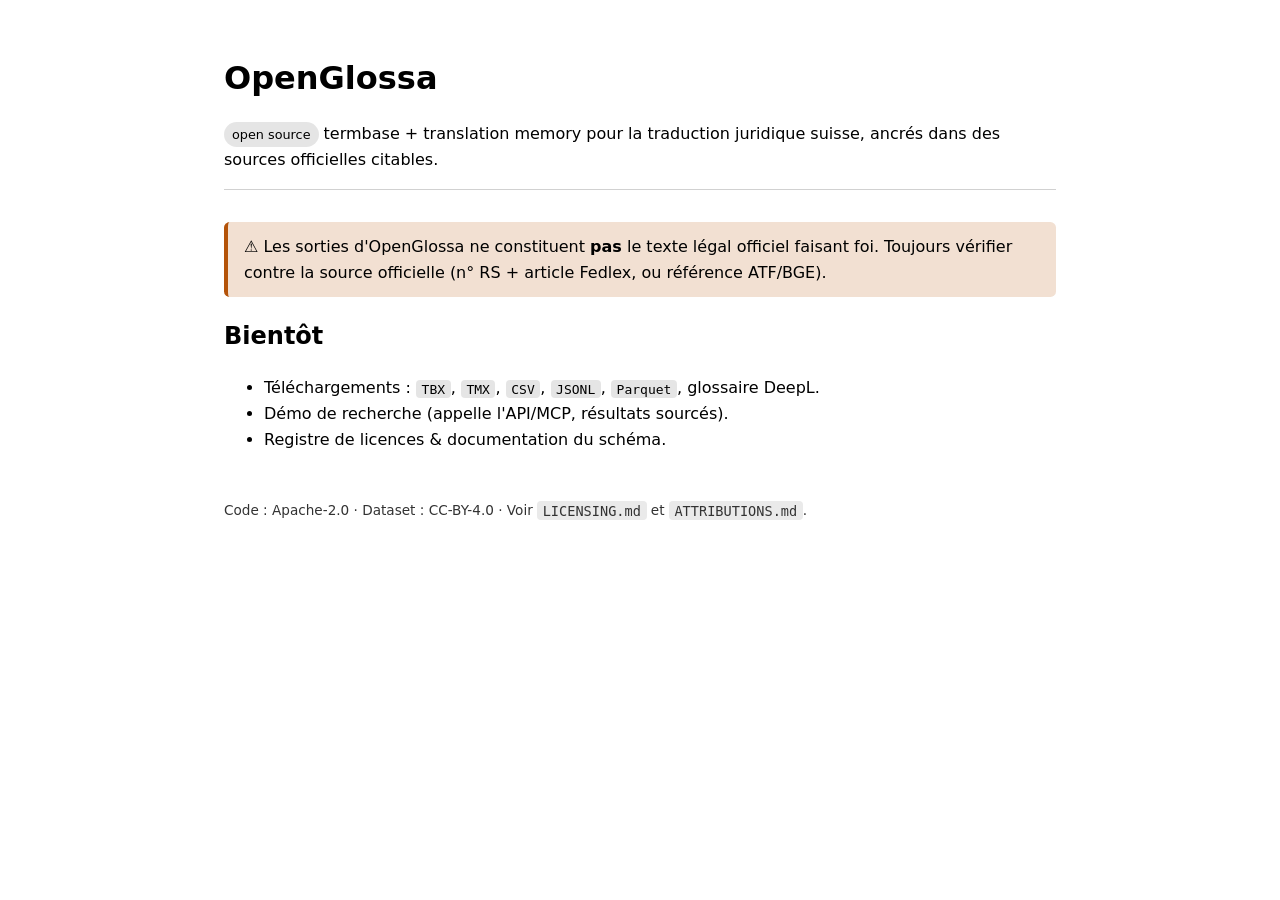
==== web/index.html @ cb68fab2 "chore: bootstrap OpenGlossa (P0 setup) Scaffold the open-source Swiss legal termbase & translation m" ====
<!doctype html>
<html lang="fr">
  <head>
    <meta charset="utf-8" />
    <meta name="viewport" content="width=device-width, initial-scale=1" />
    <title>OpenGlossa — traduction juridique suisse ancrée dans les sources officielles</title>
    <style>
      :root { color-scheme: light dark; }
      body {
        font-family: system-ui, -apple-system, "Segoe UI", Roboto, sans-serif;
        max-width: 52rem; margin: 0 auto; padding: 2rem 1.25rem; line-height: 1.6;
      }
      header { border-bottom: 1px solid color-mix(in srgb, currentColor 18%, transparent); margin-bottom: 2rem; }
      h1 { margin-bottom: .25rem; }
      .tag { display: inline-block; font-size: .8rem; padding: .15rem .5rem; border-radius: 999px;
             background: color-mix(in srgb, currentColor 10%, transparent); }
      .disclaimer { background: color-mix(in srgb, #b45309 18%, transparent);
                    border-left: 4px solid #b45309; padding: .75rem 1rem; border-radius: .35rem; }
      code { background: color-mix(in srgb, currentColor 10%, transparent); padding: .1rem .35rem; border-radius: .25rem; }
      footer { margin-top: 3rem; font-size: .85rem; opacity: .8; }
    </style>
  </head>
  <body>
    <header>
      <h1>OpenGlossa</h1>
      <p><span class="tag">open source</span> termbase + translation memory pour la traduction juridique suisse, ancrés dans des sources officielles citables.</p>
    </header>

    <p class="disclaimer">
      ⚠️ Les sorties d'OpenGlossa ne constituent <strong>pas</strong> le texte légal
      officiel faisant foi. Toujours vérifier contre la source officielle
      (n° RS + article Fedlex, ou référence ATF/BGE).
    </p>

    <h2>Bientôt</h2>
    <ul>
      <li>Téléchargements : <code>TBX</code>, <code>TMX</code>, <code>CSV</code>, <code>JSONL</code>, <code>Parquet</code>, glossaire DeepL.</li>
      <li>Démo de recherche (appelle l'API/MCP, résultats sourcés).</li>
      <li>Registre de licences &amp; documentation du schéma.</li>
    </ul>

    <footer>
      Code : Apache-2.0 · Dataset : CC-BY-4.0 · Voir <code>LICENSING.md</code> et <code>ATTRIBUTIONS.md</code>.
    </footer>
  </body>
</html>
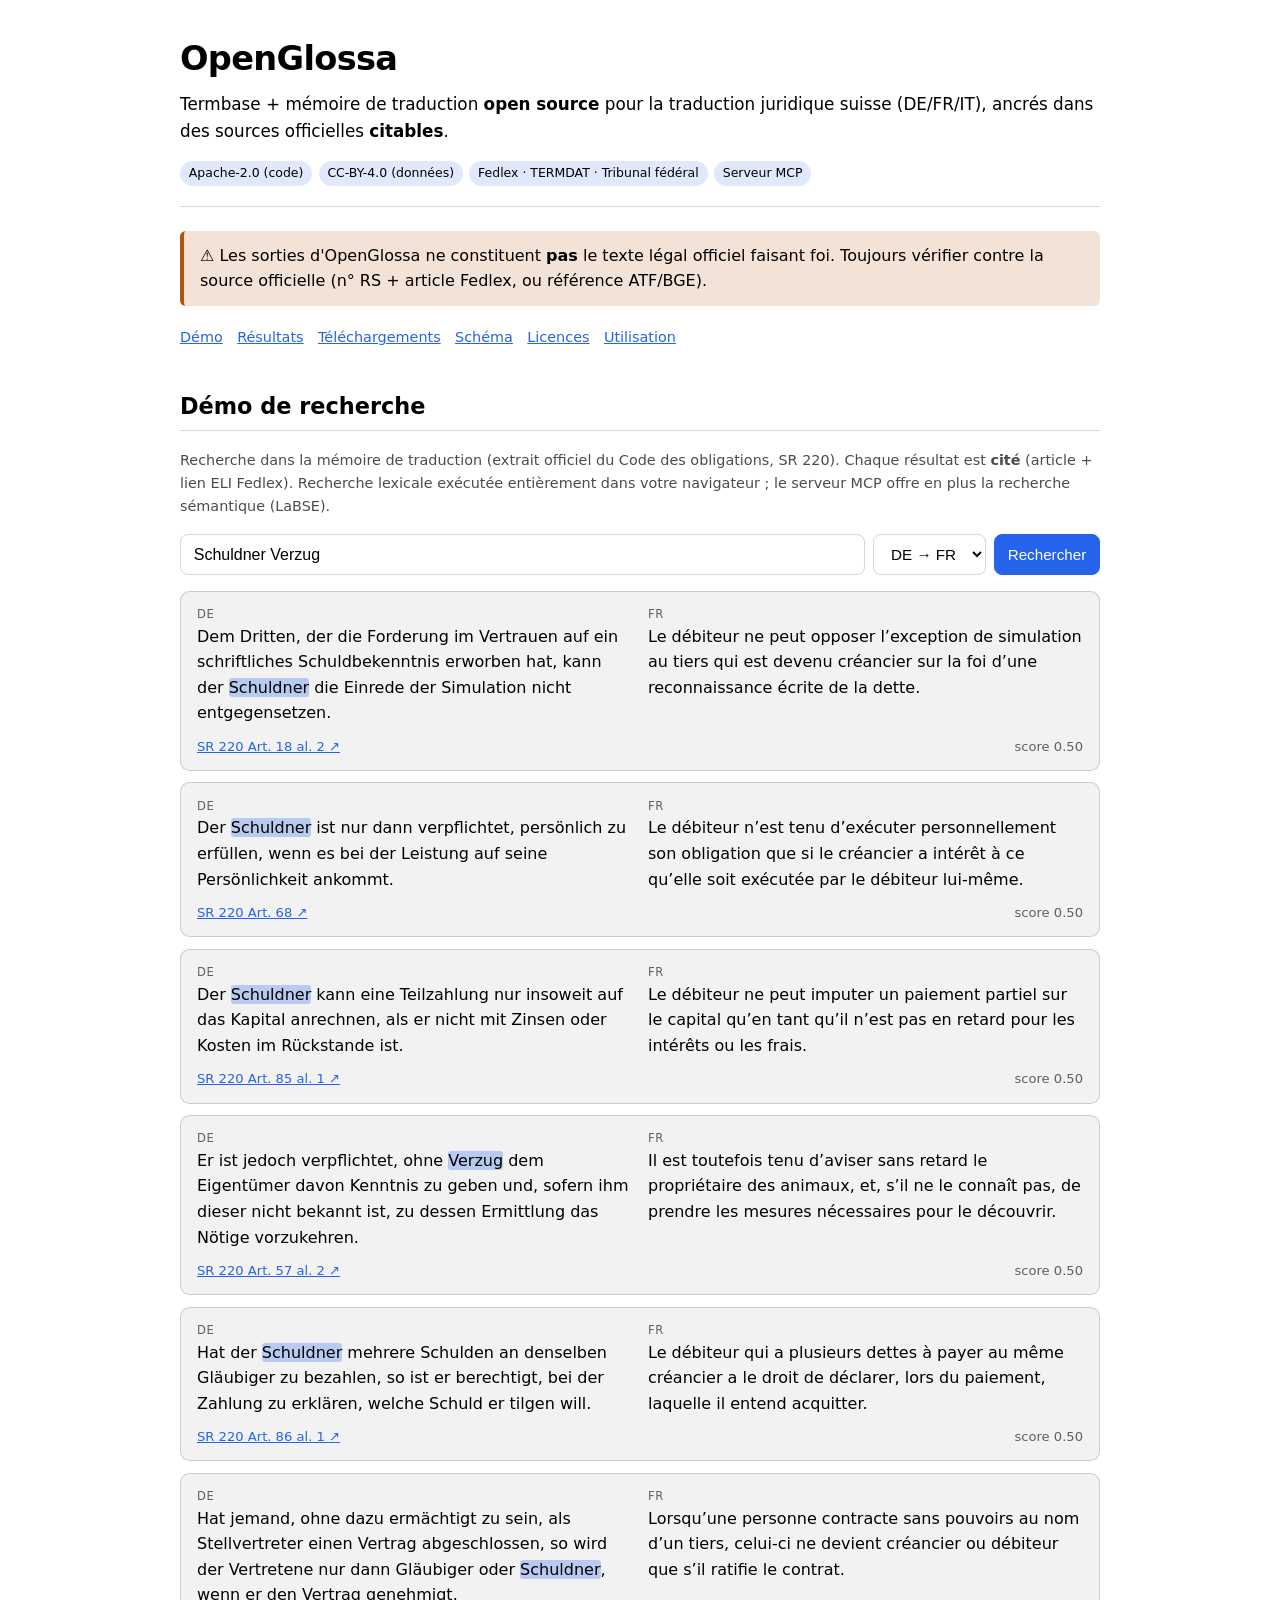
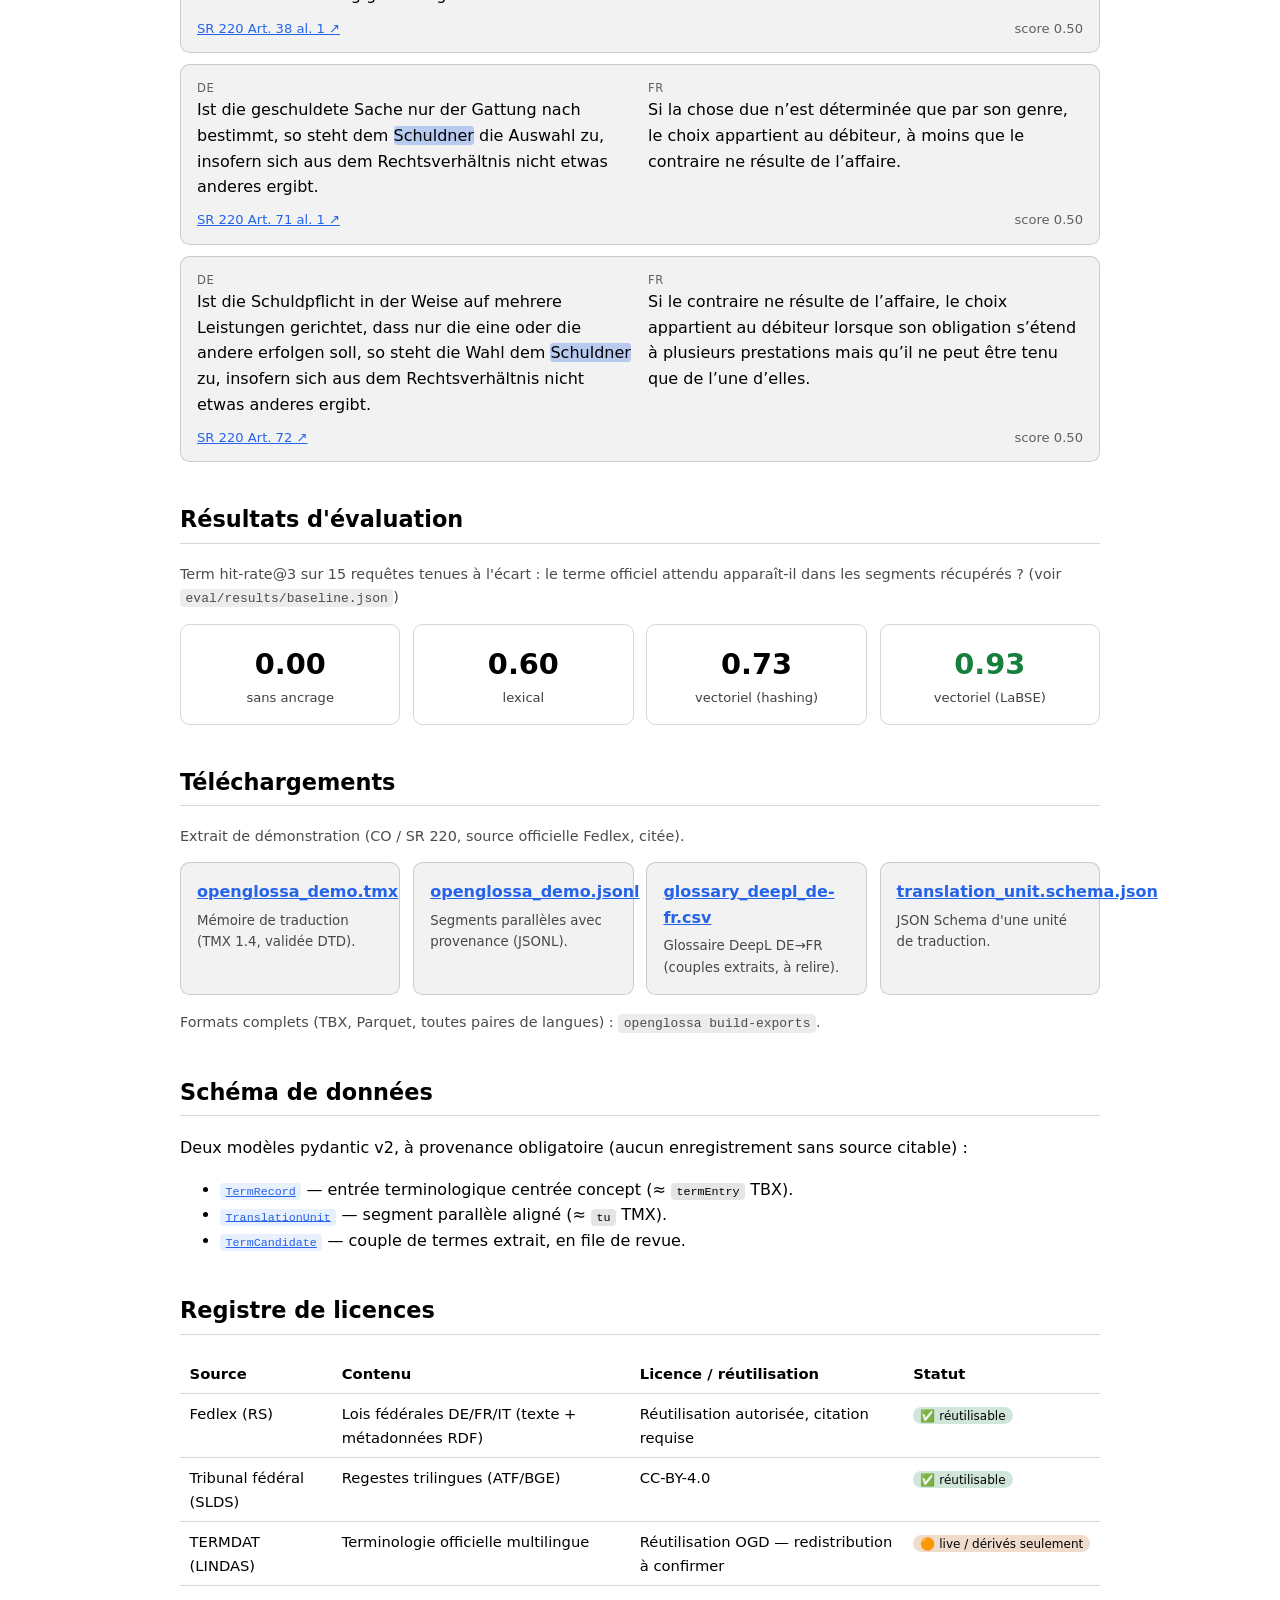
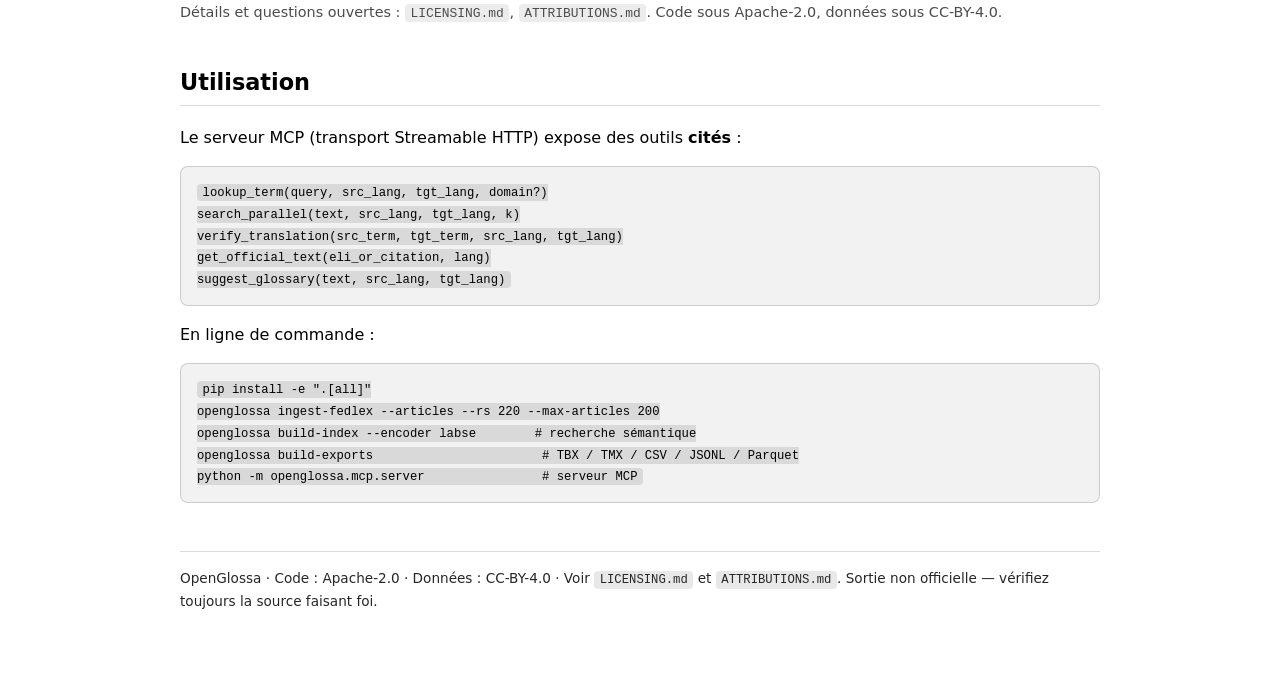
==== commit 582db3af: "feat(p8): static site with cited client-side search demo + downloads - web/index.html + styles.css +" ====
--- a/web/index.html
+++ b/web/index.html
@@ -4,43 +4,183 @@
     <meta charset="utf-8" />
     <meta name="viewport" content="width=device-width, initial-scale=1" />
     <title>OpenGlossa — traduction juridique suisse ancrée dans les sources officielles</title>
-    <style>
-      :root { color-scheme: light dark; }
-      body {
-        font-family: system-ui, -apple-system, "Segoe UI", Roboto, sans-serif;
-        max-width: 52rem; margin: 0 auto; padding: 2rem 1.25rem; line-height: 1.6;
-      }
-      header { border-bottom: 1px solid color-mix(in srgb, currentColor 18%, transparent); margin-bottom: 2rem; }
-      h1 { margin-bottom: .25rem; }
-      .tag { display: inline-block; font-size: .8rem; padding: .15rem .5rem; border-radius: 999px;
-             background: color-mix(in srgb, currentColor 10%, transparent); }
-      .disclaimer { background: color-mix(in srgb, #b45309 18%, transparent);
-                    border-left: 4px solid #b45309; padding: .75rem 1rem; border-radius: .35rem; }
-      code { background: color-mix(in srgb, currentColor 10%, transparent); padding: .1rem .35rem; border-radius: .25rem; }
-      footer { margin-top: 3rem; font-size: .85rem; opacity: .8; }
-    </style>
+    <meta
+      name="description"
+      content="Termbase et mémoire de traduction open source pour le droit suisse (DE/FR/IT), ancrés dans des sources officielles citables (Fedlex, TERMDAT, Tribunal fédéral)."
+    />
+    <link rel="stylesheet" href="styles.css" />
   </head>
   <body>
-    <header>
+    <header class="hero">
       <h1>OpenGlossa</h1>
-      <p><span class="tag">open source</span> termbase + translation memory pour la traduction juridique suisse, ancrés dans des sources officielles citables.</p>
+      <p class="lead">
+        Termbase + mémoire de traduction <strong>open source</strong> pour la
+        traduction juridique suisse (DE/FR/IT), ancrés dans des sources
+        officielles <strong>citables</strong>.
+      </p>
+      <div class="tags">
+        <span class="tag">Apache-2.0 (code)</span>
+        <span class="tag">CC-BY-4.0 (données)</span>
+        <span class="tag">Fedlex · TERMDAT · Tribunal fédéral</span>
+        <span class="tag">Serveur MCP</span>
+      </div>
     </header>
 
     <p class="disclaimer">
-      ⚠️ Les sorties d'OpenGlossa ne constituent <strong>pas</strong> le texte légal
-      officiel faisant foi. Toujours vérifier contre la source officielle
+      ⚠️ Les sorties d'OpenGlossa ne constituent <strong>pas</strong> le texte
+      légal officiel faisant foi. Toujours vérifier contre la source officielle
       (n° RS + article Fedlex, ou référence ATF/BGE).
     </p>
 
-    <h2>Bientôt</h2>
-    <ul>
-      <li>Téléchargements : <code>TBX</code>, <code>TMX</code>, <code>CSV</code>, <code>JSONL</code>, <code>Parquet</code>, glossaire DeepL.</li>
-      <li>Démo de recherche (appelle l'API/MCP, résultats sourcés).</li>
-      <li>Registre de licences &amp; documentation du schéma.</li>
-    </ul>
+    <nav class="toc" aria-label="Sommaire">
+      <a href="#demo">Démo</a>
+      <a href="#resultats">Résultats</a>
+      <a href="#telechargements">Téléchargements</a>
+      <a href="#schema">Schéma</a>
+      <a href="#licences">Licences</a>
+      <a href="#usage">Utilisation</a>
+    </nav>
+
+    <section id="demo">
+      <h2>Démo de recherche</h2>
+      <p class="hint">
+        Recherche dans la mémoire de traduction (extrait officiel du Code des
+        obligations, SR 220). Chaque résultat est <strong>cité</strong> (article
+        + lien ELI Fedlex). Recherche lexicale exécutée entièrement dans votre
+        navigateur ; le serveur MCP offre en plus la recherche sémantique (LaBSE).
+      </p>
+      <div class="search-bar">
+        <input
+          id="q"
+          type="search"
+          placeholder="ex. « Schuldner Verzug », « erreur essentielle », « dol »…"
+          autocomplete="off"
+        />
+        <select id="dir" aria-label="Direction">
+          <option value="de">DE → FR</option>
+          <option value="fr">FR → DE</option>
+        </select>
+        <button id="go">Rechercher</button>
+      </div>
+      <div id="results" aria-live="polite"></div>
+    </section>
+
+    <section id="resultats">
+      <h2>Résultats d'évaluation</h2>
+      <p class="hint">
+        Term hit-rate@3 sur 15 requêtes tenues à l'écart : le terme officiel
+        attendu apparaît-il dans les segments récupérés&nbsp;? (voir
+        <code>eval/results/baseline.json</code>)
+      </p>
+      <div class="metrics">
+        <div class="metric"><div class="v">0.00</div><div class="k">sans ancrage</div></div>
+        <div class="metric"><div class="v">0.60</div><div class="k">lexical</div></div>
+        <div class="metric"><div class="v">0.73</div><div class="k">vectoriel (hashing)</div></div>
+        <div class="metric best"><div class="v">0.93</div><div class="k">vectoriel (LaBSE)</div></div>
+      </div>
+    </section>
+
+    <section id="telechargements">
+      <h2>Téléchargements</h2>
+      <p class="hint">Extrait de démonstration (CO / SR 220, source officielle Fedlex, citée).</p>
+      <div class="grid">
+        <div class="card">
+          <a class="dl" href="downloads/openglossa_demo.tmx" download>openglossa_demo.tmx</a>
+          <small>Mémoire de traduction (TMX 1.4, validée DTD).</small>
+        </div>
+        <div class="card">
+          <a class="dl" href="downloads/openglossa_demo.jsonl" download>openglossa_demo.jsonl</a>
+          <small>Segments parallèles avec provenance (JSONL).</small>
+        </div>
+        <div class="card">
+          <a class="dl" href="downloads/glossary_deepl_de-fr.csv" download>glossary_deepl_de-fr.csv</a>
+          <small>Glossaire DeepL DE→FR (couples extraits, à relire).</small>
+        </div>
+        <div class="card">
+          <a class="dl" href="downloads/schemas/translation_unit.schema.json" download>translation_unit.schema.json</a>
+          <small>JSON Schema d'une unité de traduction.</small>
+        </div>
+      </div>
+      <p class="hint" style="margin-top:1rem">
+        Formats complets (TBX, Parquet, toutes paires de langues) :
+        <code>openglossa build-exports</code>.
+      </p>
+    </section>
+
+    <section id="schema">
+      <h2>Schéma de données</h2>
+      <p>
+        Deux modèles pydantic v2, à provenance obligatoire (aucun enregistrement
+        sans source citable) :
+      </p>
+      <ul>
+        <li>
+          <a href="downloads/schemas/term_record.schema.json"><code>TermRecord</code></a>
+          — entrée terminologique centrée concept (≈ <code>termEntry</code> TBX).
+        </li>
+        <li>
+          <a href="downloads/schemas/translation_unit.schema.json"><code>TranslationUnit</code></a>
+          — segment parallèle aligné (≈ <code>tu</code> TMX).
+        </li>
+        <li>
+          <a href="downloads/schemas/term_candidate.schema.json"><code>TermCandidate</code></a>
+          — couple de termes extrait, en file de revue.
+        </li>
+      </ul>
+    </section>
+
+    <section id="licences">
+      <h2>Registre de licences</h2>
+      <table>
+        <thead>
+          <tr><th>Source</th><th>Contenu</th><th>Licence / réutilisation</th><th>Statut</th></tr>
+        </thead>
+        <tbody>
+          <tr>
+            <td>Fedlex (RS)</td><td>Lois fédérales DE/FR/IT (texte + métadonnées RDF)</td>
+            <td>Réutilisation autorisée, citation requise</td>
+            <td><span class="badge ok">✅ réutilisable</span></td>
+          </tr>
+          <tr>
+            <td>Tribunal fédéral (SLDS)</td><td>Regestes trilingues (ATF/BGE)</td>
+            <td>CC-BY-4.0</td>
+            <td><span class="badge ok">✅ réutilisable</span></td>
+          </tr>
+          <tr>
+            <td>TERMDAT (LINDAS)</td><td>Terminologie officielle multilingue</td>
+            <td>Réutilisation OGD — redistribution à confirmer</td>
+            <td><span class="badge warn">🟠 live / dérivés seulement</span></td>
+          </tr>
+        </tbody>
+      </table>
+      <p class="hint">
+        Détails et questions ouvertes : <code>LICENSING.md</code>,
+        <code>ATTRIBUTIONS.md</code>. Code sous Apache-2.0, données sous CC-BY-4.0.
+      </p>
+    </section>
+
+    <section id="usage">
+      <h2>Utilisation</h2>
+      <p>Le serveur MCP (transport Streamable HTTP) expose des outils <strong>cités</strong> :</p>
+      <pre><code>lookup_term(query, src_lang, tgt_lang, domain?)
+search_parallel(text, src_lang, tgt_lang, k)
+verify_translation(src_term, tgt_term, src_lang, tgt_lang)
+get_official_text(eli_or_citation, lang)
+suggest_glossary(text, src_lang, tgt_lang)</code></pre>
+      <p>En ligne de commande :</p>
+      <pre><code>pip install -e ".[all]"
+openglossa ingest-fedlex --articles --rs 220 --max-articles 200
+openglossa build-index --encoder labse        # recherche sémantique
+openglossa build-exports                       # TBX / TMX / CSV / JSONL / Parquet
+python -m openglossa.mcp.server                # serveur MCP</code></pre>
+    </section>
 
     <footer>
-      Code : Apache-2.0 · Dataset : CC-BY-4.0 · Voir <code>LICENSING.md</code> et <code>ATTRIBUTIONS.md</code>.
+      OpenGlossa · Code : Apache-2.0 · Données : CC-BY-4.0 ·
+      Voir <code>LICENSING.md</code> et <code>ATTRIBUTIONS.md</code>. Sortie non
+      officielle — vérifiez toujours la source faisant foi.
     </footer>
+
+    <script src="app.js"></script>
   </body>
 </html>
--- a/web/styles.css
+++ b/web/styles.css
@@ -0,0 +1,100 @@
+:root {
+  color-scheme: light dark;
+  --accent: #2563eb;
+  --accent-soft: color-mix(in srgb, var(--accent) 14%, transparent);
+  --warn: #b45309;
+  --ok: #15803d;
+  --pending: #b45309;
+  --line: color-mix(in srgb, currentColor 16%, transparent);
+  --card: color-mix(in srgb, currentColor 5%, transparent);
+}
+
+* { box-sizing: border-box; }
+
+body {
+  font-family: system-ui, -apple-system, "Segoe UI", Roboto, sans-serif;
+  max-width: 60rem;
+  margin: 0 auto;
+  padding: 2rem 1.25rem 4rem;
+  line-height: 1.6;
+}
+
+a { color: var(--accent); }
+
+header.hero { border-bottom: 1px solid var(--line); margin-bottom: 1.5rem; padding-bottom: 1.25rem; }
+.hero h1 { margin: 0 0 .35rem; font-size: 2.1rem; letter-spacing: -0.02em; }
+.hero p.lead { margin: .25rem 0 1rem; font-size: 1.05rem; }
+
+.tags { display: flex; flex-wrap: wrap; gap: .4rem; }
+.tag {
+  font-size: .78rem; padding: .15rem .55rem; border-radius: 999px;
+  background: var(--accent-soft); white-space: nowrap;
+}
+
+.disclaimer {
+  background: color-mix(in srgb, var(--warn) 16%, transparent);
+  border-left: 4px solid var(--warn);
+  padding: .75rem 1rem; border-radius: .35rem; margin: 1.25rem 0;
+}
+
+nav.toc { display: flex; flex-wrap: wrap; gap: .9rem; font-size: .9rem; margin-bottom: 2rem; }
+
+section { margin: 2.5rem 0; scroll-margin-top: 1rem; }
+h2 { font-size: 1.4rem; border-bottom: 1px solid var(--line); padding-bottom: .3rem; }
+
+code, kbd {
+  background: color-mix(in srgb, currentColor 10%, transparent);
+  padding: .1rem .35rem; border-radius: .25rem; font-size: .9em;
+}
+pre {
+  background: var(--card); border: 1px solid var(--line);
+  padding: .9rem 1rem; border-radius: .5rem; overflow-x: auto; font-size: .85rem;
+}
+
+/* Search demo */
+.search-bar { display: flex; gap: .5rem; flex-wrap: wrap; margin: 1rem 0; }
+.search-bar input[type="search"] {
+  flex: 1 1 18rem; padding: .6rem .8rem; font-size: 1rem;
+  border: 1px solid var(--line); border-radius: .5rem; background: transparent; color: inherit;
+}
+.search-bar select, .search-bar button {
+  padding: .6rem .8rem; font-size: .95rem; border: 1px solid var(--line);
+  border-radius: .5rem; background: transparent; color: inherit; cursor: pointer;
+}
+.search-bar button { background: var(--accent); color: white; border-color: var(--accent); }
+
+.result {
+  border: 1px solid var(--line); background: var(--card);
+  border-radius: .6rem; padding: .85rem 1rem; margin: .7rem 0;
+}
+.result .pair { display: grid; grid-template-columns: 1fr 1fr; gap: 1rem; }
+@media (max-width: 38rem) { .result .pair { grid-template-columns: 1fr; } }
+.result .lang { font-size: .72rem; text-transform: uppercase; opacity: .6; letter-spacing: .05em; }
+.result .cite { margin-top: .6rem; font-size: .82rem; display: flex; justify-content: space-between; gap: 1rem; }
+.result mark { background: color-mix(in srgb, var(--accent) 28%, transparent); border-radius: .2rem; }
+.score { opacity: .6; font-variant-numeric: tabular-nums; }
+.hint { opacity: .7; font-size: .9rem; }
+
+/* Tables */
+table { border-collapse: collapse; width: 100%; font-size: .92rem; }
+th, td { text-align: left; padding: .5rem .6rem; border-bottom: 1px solid var(--line); vertical-align: top; }
+.badge { font-size: .75rem; padding: .1rem .45rem; border-radius: 999px; white-space: nowrap; }
+.badge.ok { background: color-mix(in srgb, var(--ok) 20%, transparent); }
+.badge.warn { background: color-mix(in srgb, var(--pending) 20%, transparent); }
+
+/* Downloads + metrics */
+.grid { display: grid; grid-template-columns: repeat(auto-fit, minmax(13rem, 1fr)); gap: .8rem; }
+.card {
+  border: 1px solid var(--line); background: var(--card);
+  border-radius: .6rem; padding: 1rem; display: flex; flex-direction: column; gap: .3rem;
+}
+.card a.dl { font-weight: 600; }
+.card small { opacity: .7; }
+
+.metrics { display: grid; grid-template-columns: repeat(auto-fit, minmax(10rem, 1fr)); gap: .8rem; }
+.metric { border: 1px solid var(--line); border-radius: .6rem; padding: 1rem; text-align: center; }
+.metric .v { font-size: 1.8rem; font-weight: 700; font-variant-numeric: tabular-nums; }
+.metric.best .v { color: var(--ok); }
+.metric .k { font-size: .82rem; opacity: .75; }
+
+footer { margin-top: 3rem; padding-top: 1rem; border-top: 1px solid var(--line); font-size: .85rem; opacity: .85; }
